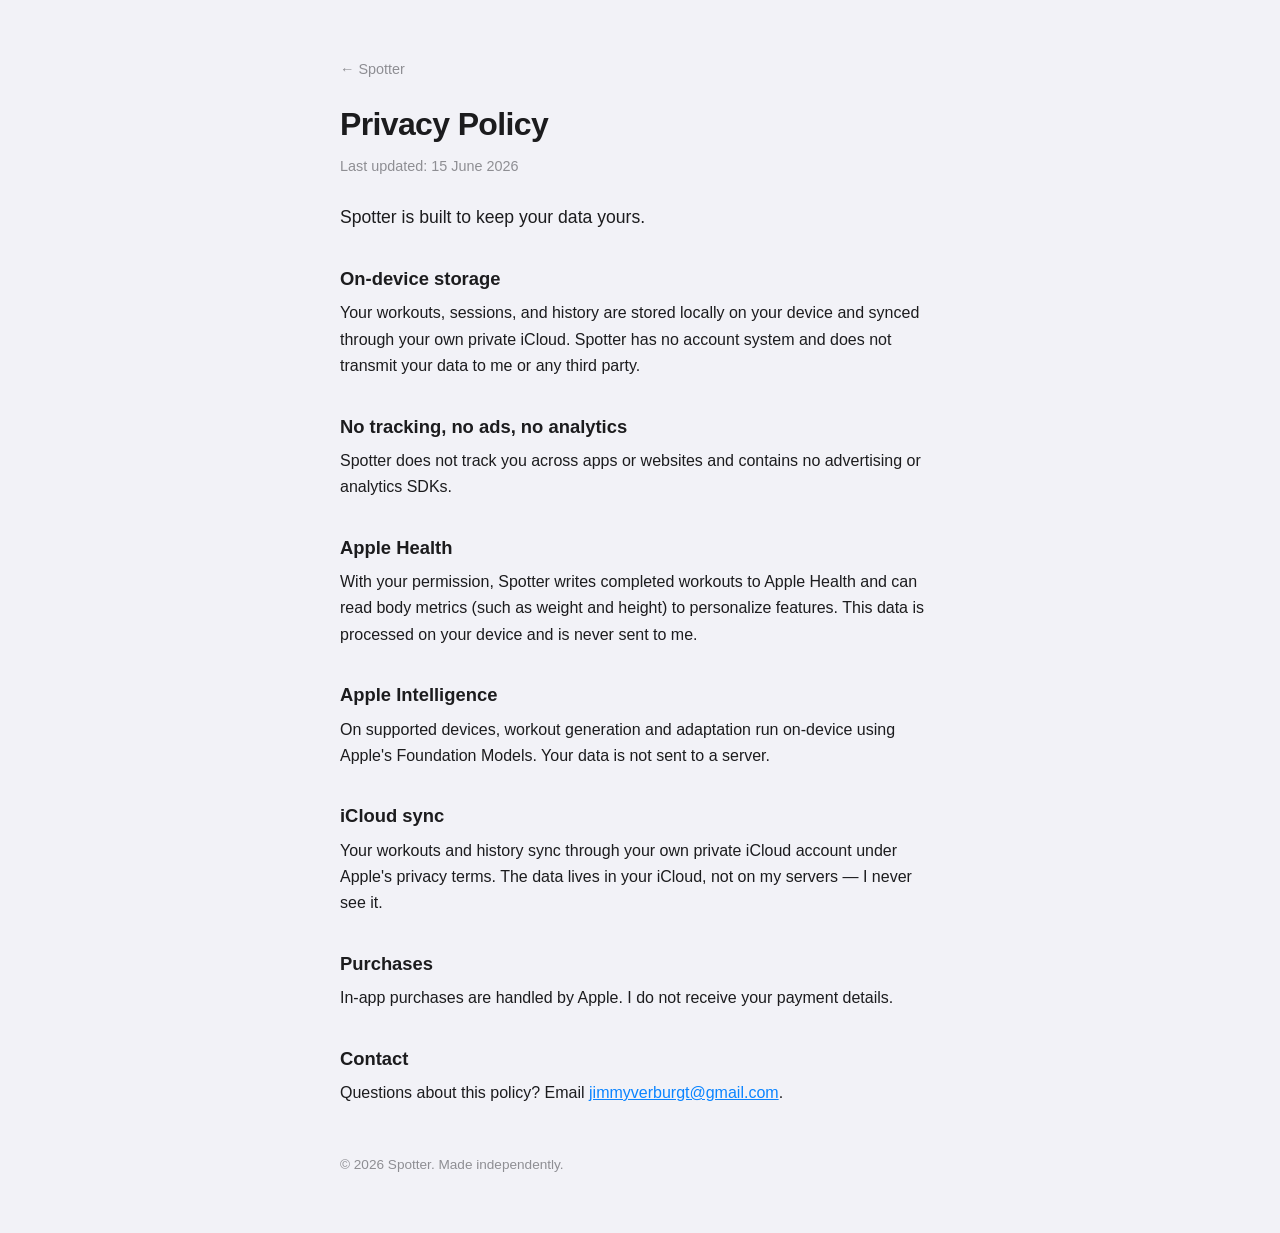
==== privacy.html @ aca98bd8 "Spotter support & privacy pages" ====
<!DOCTYPE html>
<html lang="en">
<head>
    <meta charset="utf-8">
    <meta name="viewport" content="width=device-width, initial-scale=1">
    <title>Spotter — Privacy Policy</title>
    <style>
        :root { color-scheme: light dark; }
        * { box-sizing: border-box; }
        body {
            font-family: -apple-system, BlinkMacSystemFont, "Segoe UI", Roboto, Helvetica, Arial, sans-serif;
            line-height: 1.65;
            margin: 0;
            color: #1c1c1e;
            background: #f2f2f7;
        }
        @media (prefers-color-scheme: dark) {
            body { color: #f2f2f7; background: #000; }
        }
        .wrap { max-width: 640px; margin: 0 auto; padding: 56px 20px; }
        a.back { color: #8e8e93; text-decoration: none; font-size: 0.9rem; }
        a { color: #0a84ff; }
        h1 { font-size: 2rem; font-weight: 700; letter-spacing: -0.02em; margin: 16px 0 4px; }
        .updated { color: #8e8e93; font-size: 0.9rem; margin: 0 0 24px; }
        h2 { font-size: 1.15rem; margin: 32px 0 6px; }
        p { margin: 0 0 16px; }
        .lead { font-size: 1.1rem; }
        footer { margin-top: 48px; color: #8e8e93; font-size: 0.85rem; }
    </style>
</head>
<body>
    <div class="wrap">
        <a class="back" href="index.html">← Spotter</a>
        <h1>Privacy Policy</h1>
        <p class="updated">Last updated: 15 June 2026</p>

        <p class="lead">Spotter is built to keep your data yours.</p>

        <h2>On-device storage</h2>
        <p>Your workouts, sessions, and history are stored locally on your device and
        synced through your own private iCloud. Spotter has no account system and does
        not transmit your data to me or any third party.</p>

        <h2>No tracking, no ads, no analytics</h2>
        <p>Spotter does not track you across apps or websites and contains no
        advertising or analytics SDKs.</p>

        <h2>Apple Health</h2>
        <p>With your permission, Spotter writes completed workouts to Apple Health and
        can read body metrics (such as weight and height) to personalize features. This
        data is processed on your device and is never sent to me.</p>

        <h2>Apple Intelligence</h2>
        <p>On supported devices, workout generation and adaptation run on-device using
        Apple's Foundation Models. Your data is not sent to a server.</p>

        <h2>iCloud sync</h2>
        <p>Your workouts and history sync through your own private iCloud account under
        Apple's privacy terms. The data lives in your iCloud, not on my servers — I
        never see it.</p>

        <h2>Purchases</h2>
        <p>In-app purchases are handled by Apple. I do not receive your payment
        details.</p>

        <h2>Contact</h2>
        <p>Questions about this policy? Email
        <a href="mailto:jimmyverburgt@gmail.com?subject=Spotter%20Privacy">jimmyverburgt@gmail.com</a>.</p>

        <footer>© 2026 Spotter. Made independently.</footer>
    </div>
</body>
</html>
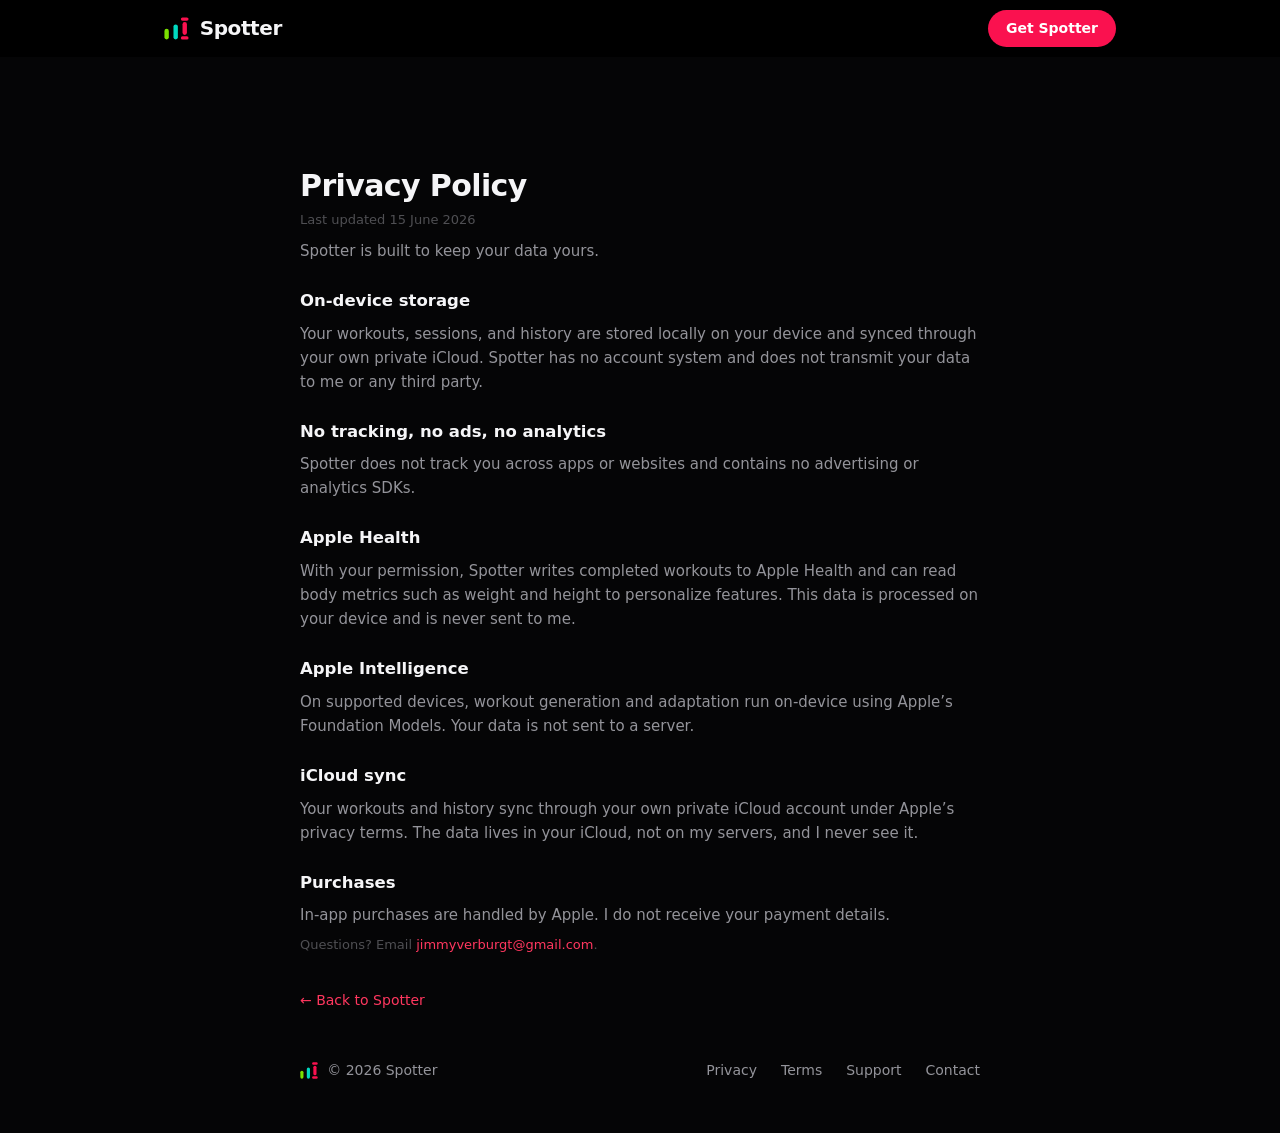
==== commit 10e10211: "Redesign site: Apple product-page style in the app's design language Rebuild the marketing site arou" ====
--- a/privacy.html
+++ b/privacy.html
@@ -1,73 +1,64 @@
-<!DOCTYPE html>
+<!doctype html>
 <html lang="en">
 <head>
-    <meta charset="utf-8">
-    <meta name="viewport" content="width=device-width, initial-scale=1">
-    <title>Spotter — Privacy Policy</title>
-    <style>
-        :root { color-scheme: light dark; }
-        * { box-sizing: border-box; }
-        body {
-            font-family: -apple-system, BlinkMacSystemFont, "Segoe UI", Roboto, Helvetica, Arial, sans-serif;
-            line-height: 1.65;
-            margin: 0;
-            color: #1c1c1e;
-            background: #f2f2f7;
-        }
-        @media (prefers-color-scheme: dark) {
-            body { color: #f2f2f7; background: #000; }
-        }
-        .wrap { max-width: 640px; margin: 0 auto; padding: 56px 20px; }
-        a.back { color: #8e8e93; text-decoration: none; font-size: 0.9rem; }
-        a { color: #0a84ff; }
-        h1 { font-size: 2rem; font-weight: 700; letter-spacing: -0.02em; margin: 16px 0 4px; }
-        .updated { color: #8e8e93; font-size: 0.9rem; margin: 0 0 24px; }
-        h2 { font-size: 1.15rem; margin: 32px 0 6px; }
-        p { margin: 0 0 16px; }
-        .lead { font-size: 1.1rem; }
-        footer { margin-top: 48px; color: #8e8e93; font-size: 0.85rem; }
-    </style>
+<meta charset="utf-8">
+<meta name="viewport" content="width=device-width, initial-scale=1">
+<title>Privacy Policy — Spotter</title>
+<meta name="description" content="How Spotter keeps your training data private: on-device storage, your own iCloud, no tracking, no ads.">
+<link rel="canonical" href="https://spotter-site.pages.dev/privacy.html">
+<meta name="robots" content="index, follow, max-image-preview:large">
+<meta name="theme-color" content="#000000">
+<meta name="apple-mobile-web-app-title" content="Spotter">
+<meta property="og:type" content="website">
+<meta property="og:site_name" content="Spotter">
+<meta property="og:locale" content="en_US">
+<meta property="og:title" content="Privacy Policy — Spotter">
+<meta property="og:description" content="How Spotter keeps your training data private: on-device storage, your own iCloud, no tracking, no ads.">
+<meta property="og:url" content="https://spotter-site.pages.dev/privacy.html">
+<meta property="og:image" content="https://spotter-site.pages.dev/og-image.png">
+<meta property="og:image:width" content="1200">
+<meta property="og:image:height" content="630">
+<meta property="og:image:alt" content="Spotter, a private strength tracker for iPhone and Apple Watch">
+<meta name="twitter:card" content="summary_large_image">
+<meta name="twitter:title" content="Privacy Policy — Spotter">
+<meta name="twitter:description" content="How Spotter keeps your training data private: on-device storage, your own iCloud, no tracking, no ads.">
+<meta name="twitter:image" content="https://spotter-site.pages.dev/og-image.png">
+<link rel="icon" href="logo.svg" type="image/svg+xml">
+<link rel="icon" href="favicon-48.png" sizes="48x48" type="image/png">
+<link rel="apple-touch-icon" href="apple-touch-icon.png">
+<link rel="stylesheet" href="styles.css">
 </head>
 <body>
-    <div class="wrap">
-        <a class="back" href="index.html">← Spotter</a>
-        <h1>Privacy Policy</h1>
-        <p class="updated">Last updated: 15 June 2026</p>
-
-        <p class="lead">Spotter is built to keep your data yours.</p>
-
-        <h2>On-device storage</h2>
-        <p>Your workouts, sessions, and history are stored locally on your device and
-        synced through your own private iCloud. Spotter has no account system and does
-        not transmit your data to me or any third party.</p>
-
-        <h2>No tracking, no ads, no analytics</h2>
-        <p>Spotter does not track you across apps or websites and contains no
-        advertising or analytics SDKs.</p>
-
-        <h2>Apple Health</h2>
-        <p>With your permission, Spotter writes completed workouts to Apple Health and
-        can read body metrics (such as weight and height) to personalize features. This
-        data is processed on your device and is never sent to me.</p>
-
-        <h2>Apple Intelligence</h2>
-        <p>On supported devices, workout generation and adaptation run on-device using
-        Apple's Foundation Models. Your data is not sent to a server.</p>
-
-        <h2>iCloud sync</h2>
-        <p>Your workouts and history sync through your own private iCloud account under
-        Apple's privacy terms. The data lives in your iCloud, not on my servers — I
-        never see it.</p>
-
-        <h2>Purchases</h2>
-        <p>In-app purchases are handled by Apple. I do not receive your payment
-        details.</p>
-
-        <h2>Contact</h2>
-        <p>Questions about this policy? Email
-        <a href="mailto:jimmyverburgt@gmail.com?subject=Spotter%20Privacy">jimmyverburgt@gmail.com</a>.</p>
-
-        <footer>© 2026 Spotter. Made independently.</footer>
-    </div>
-</body>
-</html>
+<nav><div class="bar"><a class="brand" href="/"><img class="mark" src="logo.svg" alt="" width="26" height="24"><span>Spotter</span></a><a class="navbtn" href="https://apps.apple.com/app/id6780562415" target="_blank" rel="noopener">Get Spotter</a></div></nav>
+<main><section class="legal page"><div class="legal-inner">
+<h1>Privacy Policy</h1>
+<p class="date">Last updated 15 June 2026</p>
+<p>Spotter is built to keep your data yours.</p>
+<h3>On-device storage</h3>
+<p>Your workouts, sessions, and history are stored locally on your device and synced through your own private iCloud. Spotter has no account system and does not transmit your data to me or any third party.</p>
+<h3>No tracking, no ads, no analytics</h3>
+<p>Spotter does not track you across apps or websites and contains no advertising or analytics SDKs.</p>
+<h3>Apple Health</h3>
+<p>With your permission, Spotter writes completed workouts to Apple Health and can read body metrics such as weight and height to personalize features. This data is processed on your device and is never sent to me.</p>
+<h3>Apple Intelligence</h3>
+<p>On supported devices, workout generation and adaptation run on-device using Apple&rsquo;s Foundation Models. Your data is not sent to a server.</p>
+<h3>iCloud sync</h3>
+<p>Your workouts and history sync through your own private iCloud account under Apple&rsquo;s privacy terms. The data lives in your iCloud, not on my servers, and I never see it.</p>
+<h3>Purchases</h3>
+<p>In-app purchases are handled by Apple. I do not receive your payment details.</p>
+<p class="date">Questions? Email <a href="mailto:jimmyverburgt@gmail.com">jimmyverburgt@gmail.com</a>.</p>
+<a class="back" href="/">&larr; Back to Spotter</a>
+</div></section></main>
+<footer><div class="fin"><div class="fcopy"><img class="mark" src="logo.svg" alt="" width="18" height="17"><span>&copy; 2026 Spotter</span></div><div class="flinks"><a href="/privacy.html">Privacy</a><a href="/terms.html">Terms</a><a href="/support.html">Support</a><a href="mailto:jimmyverburgt@gmail.com">Contact</a></div></div></footer>
+<script>
+(function(){
+  var io=new IntersectionObserver(function(es){
+    es.forEach(function(e){if(e.isIntersecting){e.target.classList.add('in');io.unobserve(e.target);}});
+  },{threshold:.12});
+  document.querySelectorAll('.reveal').forEach(function(el){io.observe(el);});
+  var nav=document.querySelector('nav');
+  var onScroll=function(){nav.classList.toggle('scrolled',window.scrollY>16);};
+  onScroll();window.addEventListener('scroll',onScroll,{passive:true});
+})();
+</script>
+</body></html>
--- a/styles.css
+++ b/styles.css
@@ -0,0 +1,172 @@
+:root{
+  --bg:#000; --card:#1c1c1e; --card2:#2c2c2e;
+  --ink:#f5f5f7; --sec:rgba(235,235,245,.62); --ter:rgba(235,235,245,.32);
+  --red:#fa114f; --red2:#ff375f; --teal:#30d5c8; --glow:rgba(250,17,79,.20);
+  --line:rgba(255,255,255,.09);
+  --font:ui-rounded,"SF Pro Rounded","SF Pro Display",-apple-system,system-ui,"Segoe UI",sans-serif;
+  --pad:clamp(88px,13vw,168px);
+}
+*{margin:0;padding:0;box-sizing:border-box}
+html{scroll-behavior:smooth;-webkit-text-size-adjust:100%}
+body{background:var(--bg);color:var(--ink);font-family:var(--font);line-height:1.5;
+  -webkit-font-smoothing:antialiased;overflow-x:hidden;text-rendering:optimizeLegibility}
+a{color:inherit;text-decoration:none}
+em{color:var(--red2);font-style:normal}
+.num{font-variant-numeric:tabular-nums}
+.wrap{max-width:1000px;margin:0 auto;padding:0 24px}
+section{text-align:center}
+
+.eyebrow{font-size:clamp(15px,1.8vw,18px);font-weight:700;color:var(--red2);letter-spacing:-.01em}
+h1{font-size:clamp(52px,11vw,112px);font-weight:700;line-height:.94;letter-spacing:-.045em;text-wrap:balance}
+h2{font-size:clamp(34px,6vw,68px);font-weight:700;line-height:1.0;letter-spacing:-.035em;text-wrap:balance}
+.lead{margin:20px auto 0;font-size:clamp(18px,2.4vw,23px);font-weight:500;color:var(--sec);
+  max-width:26ch;line-height:1.45}
+
+.pill{display:inline-flex;align-items:center;justify-content:center;gap:9px;font-weight:600;
+  font-size:clamp(16px,2vw,18px);padding:15px 30px;border-radius:980px;background:var(--red);color:#fff;
+  transition:transform .12s ease,background .15s ease}
+.pill:hover{background:var(--red2)} .pill:active{transform:scale(.97)}
+.pill-note{margin-top:18px;font-size:14px;color:var(--ter);font-weight:500}
+
+.device{position:relative;width:var(--pw,300px);margin:0 auto}
+.rim{padding:9px;border-radius:46px;background:linear-gradient(155deg,#48484e,#111114 62%);
+  box-shadow:inset 0 0 0 1px rgba(255,255,255,.08),0 50px 100px -34px rgba(0,0,0,.9),0 10px 30px rgba(0,0,0,.55)}
+.scr{position:relative;border-radius:37px;overflow:hidden;background:#000;display:block}
+.scr img{display:block;width:100%;height:auto}
+.island{position:absolute;top:11px;left:50%;transform:translateX(-50%);width:80px;height:22px;
+  background:#000;border-radius:20px;z-index:2}
+.watch{position:relative;width:214px;margin:0 auto;padding:12px;border-radius:62px;
+  background:linear-gradient(155deg,#3c3c42,#0f0f11 62%);
+  box-shadow:inset 0 0 0 1px rgba(255,255,255,.08),0 44px 90px -30px rgba(0,0,0,.9)}
+.wscr{border-radius:52px;overflow:hidden;background:#000} .wscr img{display:block;width:100%;height:auto}
+.crown{position:absolute;right:-4px;top:80px;width:6px;height:46px;border-radius:4px;background:#48484e}
+.wbtn{position:absolute;right:-3px;top:138px;width:5px;height:62px;border-radius:4px;background:#3a3a40}
+
+nav{position:sticky;top:0;z-index:50;backdrop-filter:blur(20px) saturate(160%);
+  background:rgba(0,0,0,.55);border-bottom:1px solid transparent;
+  transition:background .3s ease,border-color .3s ease}
+nav.scrolled{background:rgba(0,0,0,.82);border-bottom-color:var(--line)}
+nav .bar{max-width:1000px;margin:0 auto;padding:0 24px;height:56px;
+  display:flex;align-items:center;justify-content:space-between}
+.brand{display:flex;align-items:center;gap:11px;font-weight:800;font-size:20px;letter-spacing:-.02em;color:var(--ink)}
+.brand .mark{height:23px;width:auto;display:block}
+.navbtn{font-size:14px;font-weight:600;padding:8px 18px;border-radius:980px;background:var(--red);color:#fff}
+.navbtn:hover{background:var(--red2)}
+
+.hero{position:relative;padding:clamp(64px,10vw,120px) 24px 0;overflow:hidden;text-align:center}
+.hero::before{content:"";position:absolute;left:50%;top:34%;width:120vw;height:80vh;transform:translateX(-50%);
+  background:radial-gradient(50% 42% at 50% 50%,var(--glow),transparent 70%);pointer-events:none}
+.hero-inner{position:relative;max-width:1000px;margin:0 auto}
+.hero h1{margin-top:20px}
+.hero .pill{margin-top:34px}
+.hero-shot{--pw:min(320px,78vw);margin:clamp(48px,7vw,84px) auto 0}
+
+.feat{padding:var(--pad) 24px}
+.feat h2{margin-top:14px}
+.feat .shot{--pw:min(320px,80vw);margin:clamp(44px,6vw,72px) auto 0}
+
+.tiles{max-width:1000px;margin:0 auto;padding:0 24px calc(var(--pad) / 2);
+  display:grid;grid-template-columns:1fr 1fr;gap:22px}
+.tile{background:var(--card);border-radius:34px;padding:46px 38px;
+  min-height:600px;display:flex;flex-direction:column;text-align:center}
+.tile h3{font-size:clamp(24px,3vw,30px);font-weight:700;letter-spacing:-.02em;line-height:1.08}
+.tile p{margin-top:12px;font-size:16px;color:var(--sec);line-height:1.5;max-width:34ch;margin-left:auto;margin-right:auto}
+.tile .tshot{flex:1;margin-top:34px;display:flex;justify-content:center;align-items:center}
+.tile .device{--pw:214px}
+
+.tone{padding:var(--pad) 24px}
+.tone .shot{--pw:min(300px,76vw);margin:clamp(40px,6vw,64px) auto 0}
+
+.privacy{position:relative;padding:calc(var(--pad) * 1.05) 24px;overflow:hidden}
+.privacy::before{content:"";position:absolute;left:50%;bottom:-20%;width:120vw;height:70vh;
+  transform:translateX(-50%);background:radial-gradient(50% 50% at 50% 50%,var(--glow),transparent 70%);
+  pointer-events:none}
+.privacy-inner{position:relative;max-width:820px;margin:0 auto}
+.privacy h2{margin-top:14px}
+.privacy p{margin:22px auto 0;font-size:clamp(18px,2.3vw,22px);color:var(--sec);max-width:40ch;line-height:1.5}
+.facts{margin-top:32px;font-size:15px;font-weight:600;color:var(--ink)}
+.facts span{color:var(--ter);margin:0 11px;font-weight:400}
+
+.import{padding:var(--pad) 24px}
+.import p{margin:18px auto 0;font-size:clamp(17px,2.1vw,20px);color:var(--sec);max-width:44ch;line-height:1.5}
+.sources{margin-top:34px;display:flex;gap:14px;justify-content:center;flex-wrap:wrap}
+.src{font-size:17px;font-weight:600;padding:13px 26px;border-radius:980px;background:var(--card)}
+.src small{color:var(--red2);margin-left:9px;font-weight:800}
+
+.pricing{padding:var(--pad) 24px}
+.plans{display:grid;grid-template-columns:1fr 1fr;gap:22px;max-width:760px;margin:44px auto 0;text-align:left}
+.plan{background:var(--card);border-radius:30px;padding:34px}
+.plan.pro{background:linear-gradient(180deg,rgba(250,17,79,.10),var(--card));box-shadow:inset 0 0 0 1.5px rgba(250,17,79,.4)}
+.plan .tier{font-size:14px;font-weight:700;color:var(--sec)}
+.plan .amt{font-size:clamp(34px,4vw,42px);font-weight:800;letter-spacing:-.02em;margin:6px 0 2px}
+.plan .amt small{font-size:15px;font-weight:600;color:var(--sec)}
+.plan .desc{font-size:14.5px;color:var(--sec)}
+.plan ul{list-style:none;margin-top:22px;display:flex;flex-direction:column;gap:12px}
+.plan li{font-size:15.5px;display:flex;gap:11px;align-items:center}
+.plan li i{flex:none;width:20px;height:20px;border-radius:50%;background:var(--red);position:relative}
+.plan.pro li i{background:var(--red2)}
+.plan li i::after{content:"";position:absolute;left:6.5px;top:4px;width:4px;height:8px;
+  border:solid #fff;border-width:0 2px 2px 0;transform:rotate(43deg)}
+.plan .alt{margin-top:18px;font-size:13px;color:var(--ter)}
+.pricing .pill{margin-top:40px}
+
+.dev{padding:calc(var(--pad) * .9) 24px}
+.dev-inner{max-width:640px;margin:0 auto}
+.dev p{font-size:clamp(19px,2.4vw,24px);font-weight:500;color:var(--sec);line-height:1.5;text-wrap:balance}
+.dev .sig{margin-top:22px;font-weight:700;color:var(--ink)}
+
+.final{padding:calc(var(--pad) * 1.05) 24px}
+.final p{margin:16px auto 0;font-size:17px;color:var(--sec)}
+.final .pill{margin-top:30px}
+
+.legal{text-align:left;padding:64px 24px 0;background:#050506}
+.legal-inner{max-width:680px;margin:0 auto}
+.legal h1{font-size:30px;font-weight:800;letter-spacing:-.02em;line-height:1.1}
+.legal h2{font-size:26px;font-weight:800;letter-spacing:-.02em;line-height:1.1}
+.legal h3{font-size:16.5px;font-weight:700;margin:26px 0 6px;color:var(--ink)}
+.legal p{font-size:15px;color:var(--sec);margin-top:8px;line-height:1.6}
+.legal .date{font-size:13px;color:var(--ter);margin-top:8px}
+.legal a{color:var(--red2)}
+.legal.page{padding-top:112px;padding-bottom:8px;min-height:66vh}
+.legal .back{display:inline-block;margin-top:34px;font-size:14px;color:var(--red2)}
+
+footer{background:#050506;padding:40px 24px 52px}
+footer .fin{max-width:680px;margin:0 auto;display:flex;flex-wrap:wrap;gap:16px;
+  justify-content:space-between;align-items:center;font-size:14px;color:var(--sec)}
+footer .flinks{display:flex;gap:24px} footer a:hover{color:var(--red2)}
+footer .fcopy{display:flex;align-items:center;gap:9px}
+footer .mark{height:17px;width:auto;display:block}
+
+.reveal{opacity:0;transform:translateY(30px) scale(.985);
+  transition:opacity .9s cubic-bezier(.16,1,.3,1),transform .9s cubic-bezier(.16,1,.3,1)}
+.reveal.in{opacity:1;transform:none}
+.tiles .tile:nth-child(2){transition-delay:.12s}
+
+@media(prefers-reduced-motion:no-preference){
+  .hero-inner>*{opacity:0;animation:heroIn .95s cubic-bezier(.16,1,.3,1) both}
+  .hero-inner>*:nth-child(1){animation-delay:.05s}
+  .hero-inner>*:nth-child(2){animation-delay:.13s}
+  .hero-inner>*:nth-child(3){animation-delay:.22s}
+  .hero-inner>*:nth-child(4){animation-delay:.31s}
+  .hero-inner>*:nth-child(5){animation-delay:.39s}
+  .hero-inner>*:nth-child(6){animation-delay:.5s}
+  @keyframes heroIn{from{opacity:0;transform:translateY(28px)}to{opacity:1;transform:none}}
+
+  @supports (animation-timeline:view()){
+    .hero-shot .device,.feat .shot .device,.tone .shot .device,.tile .tshot>*{
+      animation:floatY linear both;animation-timeline:view();animation-range:entry 0% exit 100%}
+    @keyframes floatY{from{transform:translateY(34px)}to{transform:translateY(-30px)}}
+  }
+}
+
+@media(max-width:760px){
+  .tiles{grid-template-columns:1fr}
+  .tile{min-height:0} .tile .device{--pw:250px}
+  .plans{grid-template-columns:1fr}
+}
+@media(prefers-reduced-motion:reduce){
+  html{scroll-behavior:auto}
+  .reveal{opacity:1;transform:none;transition:none}
+  .hero-inner>*{opacity:1;animation:none}
+  .pill:active{transform:none}
+}
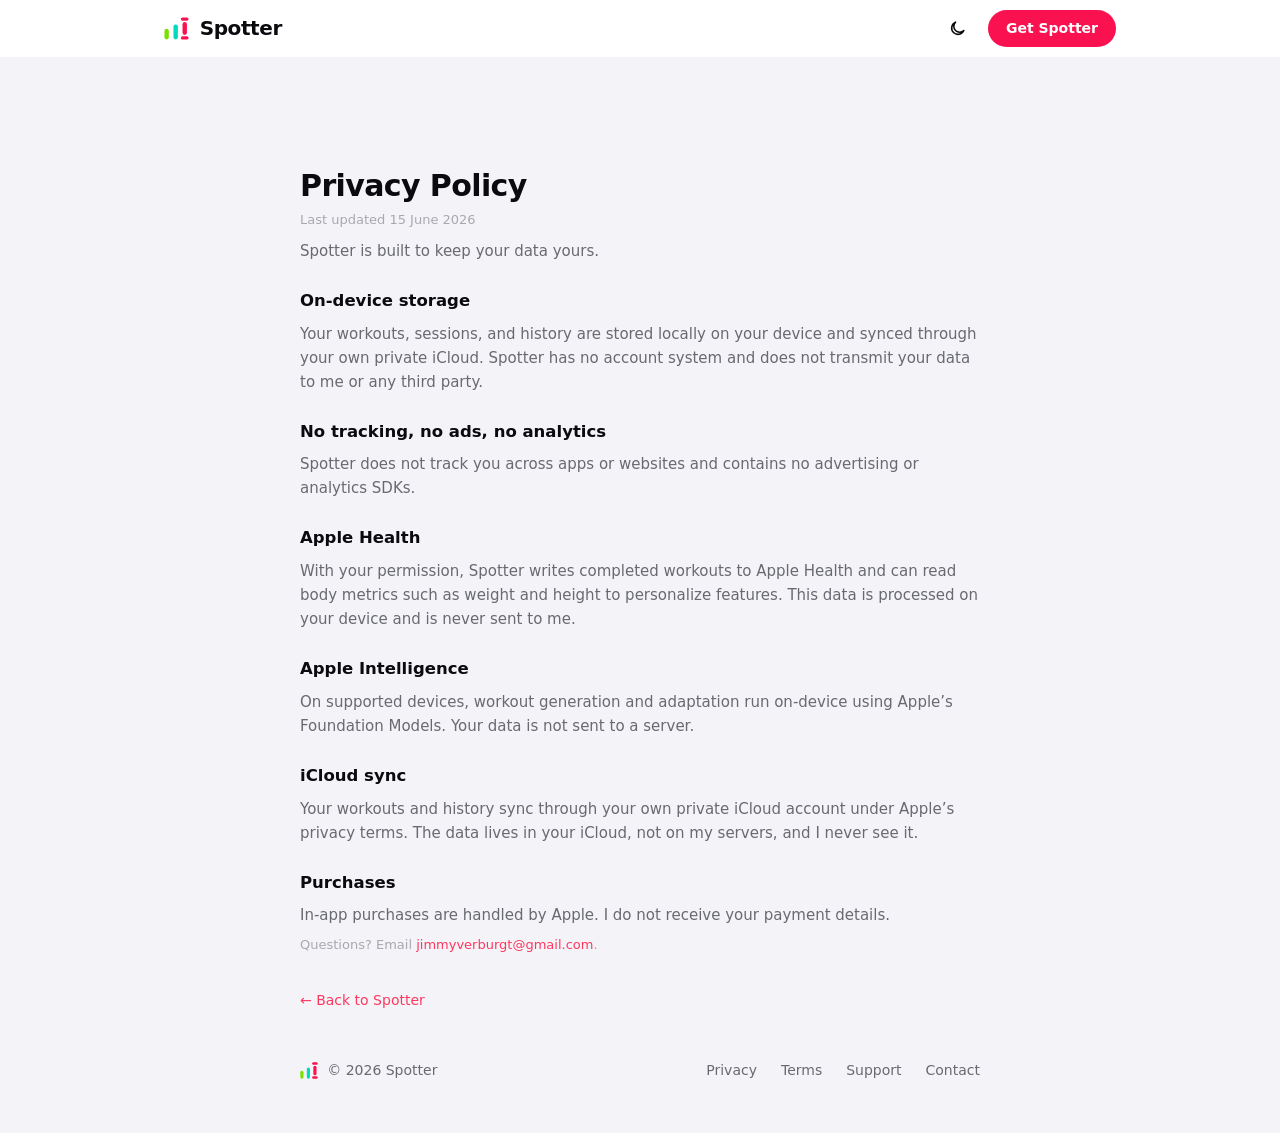
==== commit b544aa12: "Add full light/dark theming with theme-swapping screenshots - Token-based light/dark palette: auto v" ====
--- a/privacy.html
+++ b/privacy.html
@@ -3,33 +3,35 @@
 <head>
 <meta charset="utf-8">
 <meta name="viewport" content="width=device-width, initial-scale=1">
+<script>try{var t=localStorage.getItem('theme');if(t)document.documentElement.setAttribute('data-theme',t);}catch(e){}</script>
 <title>Privacy Policy — Spotter</title>
 <meta name="description" content="How Spotter keeps your training data private: on-device storage, your own iCloud, no tracking, no ads.">
-<link rel="canonical" href="https://spotter-site.pages.dev/privacy.html">
+<link rel="canonical" href="https://spotter.jimmyverburgt.com/privacy.html">
 <meta name="robots" content="index, follow, max-image-preview:large">
-<meta name="theme-color" content="#000000">
+<meta name="theme-color" content="#000000" media="(prefers-color-scheme: dark)">
+<meta name="theme-color" content="#ffffff" media="(prefers-color-scheme: light)">
 <meta name="apple-mobile-web-app-title" content="Spotter">
 <meta property="og:type" content="website">
 <meta property="og:site_name" content="Spotter">
 <meta property="og:locale" content="en_US">
 <meta property="og:title" content="Privacy Policy — Spotter">
 <meta property="og:description" content="How Spotter keeps your training data private: on-device storage, your own iCloud, no tracking, no ads.">
-<meta property="og:url" content="https://spotter-site.pages.dev/privacy.html">
-<meta property="og:image" content="https://spotter-site.pages.dev/og-image.png">
+<meta property="og:url" content="https://spotter.jimmyverburgt.com/privacy.html">
+<meta property="og:image" content="https://spotter.jimmyverburgt.com/og-image.png">
 <meta property="og:image:width" content="1200">
 <meta property="og:image:height" content="630">
 <meta property="og:image:alt" content="Spotter, a private strength tracker for iPhone and Apple Watch">
 <meta name="twitter:card" content="summary_large_image">
 <meta name="twitter:title" content="Privacy Policy — Spotter">
 <meta name="twitter:description" content="How Spotter keeps your training data private: on-device storage, your own iCloud, no tracking, no ads.">
-<meta name="twitter:image" content="https://spotter-site.pages.dev/og-image.png">
+<meta name="twitter:image" content="https://spotter.jimmyverburgt.com/og-image.png">
 <link rel="icon" href="logo.svg" type="image/svg+xml">
 <link rel="icon" href="favicon-48.png" sizes="48x48" type="image/png">
 <link rel="apple-touch-icon" href="apple-touch-icon.png">
 <link rel="stylesheet" href="styles.css">
 </head>
 <body>
-<nav><div class="bar"><a class="brand" href="/"><img class="mark" src="logo.svg" alt="" width="26" height="24"><span>Spotter</span></a><a class="navbtn" href="https://apps.apple.com/app/id6780562415" target="_blank" rel="noopener">Get Spotter</a></div></nav>
+<nav><div class="bar"><a class="brand" href="index.html"><img class="mark" src="logo.svg" alt="" width="26" height="24"><span>Spotter</span></a><div class="navactions"><button class="themetoggle" type="button" aria-label="Switch between light and dark"><svg class="i-sun" viewBox="0 0 24 24" aria-hidden="true"><circle cx="12" cy="12" r="4.2"/><path d="M12 2.5v2.5M12 19v2.5M4.2 4.2l1.8 1.8M18 18l1.8 1.8M2.5 12H5M19 12h2.5M4.2 19.8l1.8-1.8M18 6l1.8-1.8"/></svg><svg class="i-moon" viewBox="0 0 24 24" aria-hidden="true"><path d="M20 14.5A8 8 0 1 1 9.5 4a6.5 6.5 0 0 0 10.5 10.5z"/></svg></button><a class="navbtn" href="https://apps.apple.com/app/id6780562415" target="_blank" rel="noopener">Get Spotter</a></div></div></nav>
 <main><section class="legal page"><div class="legal-inner">
 <h1>Privacy Policy</h1>
 <p class="date">Last updated 15 June 2026</p>
@@ -47,9 +49,9 @@
 <h3>Purchases</h3>
 <p>In-app purchases are handled by Apple. I do not receive your payment details.</p>
 <p class="date">Questions? Email <a href="mailto:jimmyverburgt@gmail.com">jimmyverburgt@gmail.com</a>.</p>
-<a class="back" href="/">&larr; Back to Spotter</a>
+<a class="back" href="index.html">&larr; Back to Spotter</a>
 </div></section></main>
-<footer><div class="fin"><div class="fcopy"><img class="mark" src="logo.svg" alt="" width="18" height="17"><span>&copy; 2026 Spotter</span></div><div class="flinks"><a href="/privacy.html">Privacy</a><a href="/terms.html">Terms</a><a href="/support.html">Support</a><a href="mailto:jimmyverburgt@gmail.com">Contact</a></div></div></footer>
+<footer><div class="fin"><div class="fcopy"><img class="mark" src="logo.svg" alt="" width="18" height="17"><span>&copy; 2026 Spotter</span></div><div class="flinks"><a href="privacy.html">Privacy</a><a href="terms.html">Terms</a><a href="support.html">Support</a><a href="mailto:jimmyverburgt@gmail.com">Contact</a></div></div></footer>
 <script>
 (function(){
   var io=new IntersectionObserver(function(es){
@@ -59,6 +61,15 @@
   var nav=document.querySelector('nav');
   var onScroll=function(){nav.classList.toggle('scrolled',window.scrollY>16);};
   onScroll();window.addEventListener('scroll',onScroll,{passive:true});
+  var root=document.documentElement, mq=window.matchMedia('(prefers-color-scheme: light)');
+  var btn=document.querySelector('.themetoggle');
+  if(btn) btn.addEventListener('click',function(){
+    var isLight = root.getAttribute('data-theme')==='light' ||
+      (!root.getAttribute('data-theme') && mq.matches);
+    var next = isLight ? 'dark' : 'light';
+    root.setAttribute('data-theme', next);
+    try{ localStorage.setItem('theme', next); }catch(e){}
+  });
 })();
 </script>
 </body></html>
--- a/styles.css
+++ b/styles.css
@@ -1,15 +1,20 @@
 :root{
   --bg:#000; --card:#1c1c1e; --card2:#2c2c2e;
   --ink:#f5f5f7; --sec:rgba(235,235,245,.62); --ter:rgba(235,235,245,.32);
-  --red:#fa114f; --red2:#ff375f; --teal:#30d5c8; --glow:rgba(250,17,79,.20);
   --line:rgba(255,255,255,.09);
+  --nav:rgba(0,0,0,.55); --nav2:rgba(0,0,0,.82); --legal:#050506; --glow:rgba(250,17,79,.20);
+  --red:#fa114f; --red2:#ff375f; --teal:#30d5c8;
   --font:ui-rounded,"SF Pro Rounded","SF Pro Display",-apple-system,system-ui,"Segoe UI",sans-serif;
   --pad:clamp(88px,13vw,168px);
 }
+@media (prefers-color-scheme: light){ :root:not([data-theme]){ --bg:#fff;--card:#f2f2f6;--card2:#e7e7ee;--ink:#0b0b0f;--sec:rgba(20,20,32,.62);--ter:rgba(20,20,32,.34);--line:rgba(0,0,0,.10);--nav:rgba(255,255,255,.72);--nav2:rgba(255,255,255,.9);--legal:#f4f4f8;--glow:rgba(250,17,79,.11); } }
+:root[data-theme="light"]{ --bg:#fff;--card:#f2f2f6;--card2:#e7e7ee;--ink:#0b0b0f;--sec:rgba(20,20,32,.62);--ter:rgba(20,20,32,.34);--line:rgba(0,0,0,.10);--nav:rgba(255,255,255,.72);--nav2:rgba(255,255,255,.9);--legal:#f4f4f8;--glow:rgba(250,17,79,.11); }
+
 *{margin:0;padding:0;box-sizing:border-box}
 html{scroll-behavior:smooth;-webkit-text-size-adjust:100%}
 body{background:var(--bg);color:var(--ink);font-family:var(--font);line-height:1.5;
-  -webkit-font-smoothing:antialiased;overflow-x:hidden;text-rendering:optimizeLegibility}
+  -webkit-font-smoothing:antialiased;overflow-x:hidden;text-rendering:optimizeLegibility;
+  transition:background .4s ease,color .4s ease}
 a{color:inherit;text-decoration:none}
 em{color:var(--red2);font-style:normal}
 .num{font-variant-numeric:tabular-nums}
@@ -30,26 +35,48 @@
 
 .device{position:relative;width:var(--pw,300px);margin:0 auto}
 .rim{padding:9px;border-radius:46px;background:linear-gradient(155deg,#48484e,#111114 62%);
-  box-shadow:inset 0 0 0 1px rgba(255,255,255,.08),0 50px 100px -34px rgba(0,0,0,.9),0 10px 30px rgba(0,0,0,.55)}
+  box-shadow:inset 0 0 0 1px rgba(255,255,255,.08),0 50px 100px -34px rgba(0,0,0,.55),0 10px 30px rgba(0,0,0,.35)}
 .scr{position:relative;border-radius:37px;overflow:hidden;background:#000;display:block}
 .scr img{display:block;width:100%;height:auto}
+.scr img.only-light{display:none}
 .island{position:absolute;top:11px;left:50%;transform:translateX(-50%);width:80px;height:22px;
   background:#000;border-radius:20px;z-index:2}
 .watch{position:relative;width:214px;margin:0 auto;padding:12px;border-radius:62px;
   background:linear-gradient(155deg,#3c3c42,#0f0f11 62%);
-  box-shadow:inset 0 0 0 1px rgba(255,255,255,.08),0 44px 90px -30px rgba(0,0,0,.9)}
+  box-shadow:inset 0 0 0 1px rgba(255,255,255,.08),0 44px 90px -30px rgba(0,0,0,.55)}
 .wscr{border-radius:52px;overflow:hidden;background:#000} .wscr img{display:block;width:100%;height:auto}
 .crown{position:absolute;right:-4px;top:80px;width:6px;height:46px;border-radius:4px;background:#48484e}
 .wbtn{position:absolute;right:-3px;top:138px;width:5px;height:62px;border-radius:4px;background:#3a3a40}
 
+/* theme-swapped screenshots */
+@media (prefers-color-scheme: light){
+  :root:not([data-theme]) .scr img.only-dark{display:none}
+  :root:not([data-theme]) .scr img.only-light{display:block}
+}
+:root[data-theme="light"] .scr img.only-dark{display:none}
+:root[data-theme="light"] .scr img.only-light{display:block}
+
 nav{position:sticky;top:0;z-index:50;backdrop-filter:blur(20px) saturate(160%);
-  background:rgba(0,0,0,.55);border-bottom:1px solid transparent;
+  background:var(--nav);border-bottom:1px solid transparent;
   transition:background .3s ease,border-color .3s ease}
-nav.scrolled{background:rgba(0,0,0,.82);border-bottom-color:var(--line)}
+nav.scrolled{background:var(--nav2);border-bottom-color:var(--line)}
 nav .bar{max-width:1000px;margin:0 auto;padding:0 24px;height:56px;
   display:flex;align-items:center;justify-content:space-between}
 .brand{display:flex;align-items:center;gap:11px;font-weight:800;font-size:20px;letter-spacing:-.02em;color:var(--ink)}
 .brand .mark{height:23px;width:auto;display:block}
+.navactions{display:flex;align-items:center;gap:12px}
+.themetoggle{width:36px;height:36px;border:none;background:transparent;color:var(--ink);cursor:pointer;
+  display:grid;place-items:center;border-radius:50%;transition:background .15s ease}
+.themetoggle:hover{background:color-mix(in srgb,var(--ink) 10%,transparent)}
+.themetoggle svg{width:19px;height:19px;fill:none;stroke:currentColor;stroke-width:2;
+  stroke-linecap:round;stroke-linejoin:round}
+.themetoggle .i-moon{display:none}
+@media (prefers-color-scheme: light){
+  :root:not([data-theme]) .themetoggle .i-sun{display:none}
+  :root:not([data-theme]) .themetoggle .i-moon{display:block}
+}
+:root[data-theme="light"] .themetoggle .i-sun{display:none}
+:root[data-theme="light"] .themetoggle .i-moon{display:block}
 .navbtn{font-size:14px;font-weight:600;padding:8px 18px;border-radius:980px;background:var(--red);color:#fff}
 .navbtn:hover{background:var(--red2)}
 
@@ -119,7 +146,7 @@
 .final p{margin:16px auto 0;font-size:17px;color:var(--sec)}
 .final .pill{margin-top:30px}
 
-.legal{text-align:left;padding:64px 24px 0;background:#050506}
+.legal{text-align:left;padding:64px 24px 0;background:var(--legal)}
 .legal-inner{max-width:680px;margin:0 auto}
 .legal h1{font-size:30px;font-weight:800;letter-spacing:-.02em;line-height:1.1}
 .legal h2{font-size:26px;font-weight:800;letter-spacing:-.02em;line-height:1.1}
@@ -130,7 +157,7 @@
 .legal.page{padding-top:112px;padding-bottom:8px;min-height:66vh}
 .legal .back{display:inline-block;margin-top:34px;font-size:14px;color:var(--red2)}
 
-footer{background:#050506;padding:40px 24px 52px}
+footer{background:var(--legal);padding:40px 24px 52px}
 footer .fin{max-width:680px;margin:0 auto;display:flex;flex-wrap:wrap;gap:16px;
   justify-content:space-between;align-items:center;font-size:14px;color:var(--sec)}
 footer .flinks{display:flex;gap:24px} footer a:hover{color:var(--red2)}
@@ -169,4 +196,5 @@
   .reveal{opacity:1;transform:none;transition:none}
   .hero-inner>*{opacity:1;animation:none}
   .pill:active{transform:none}
-}
+  body{transition:none}
+}
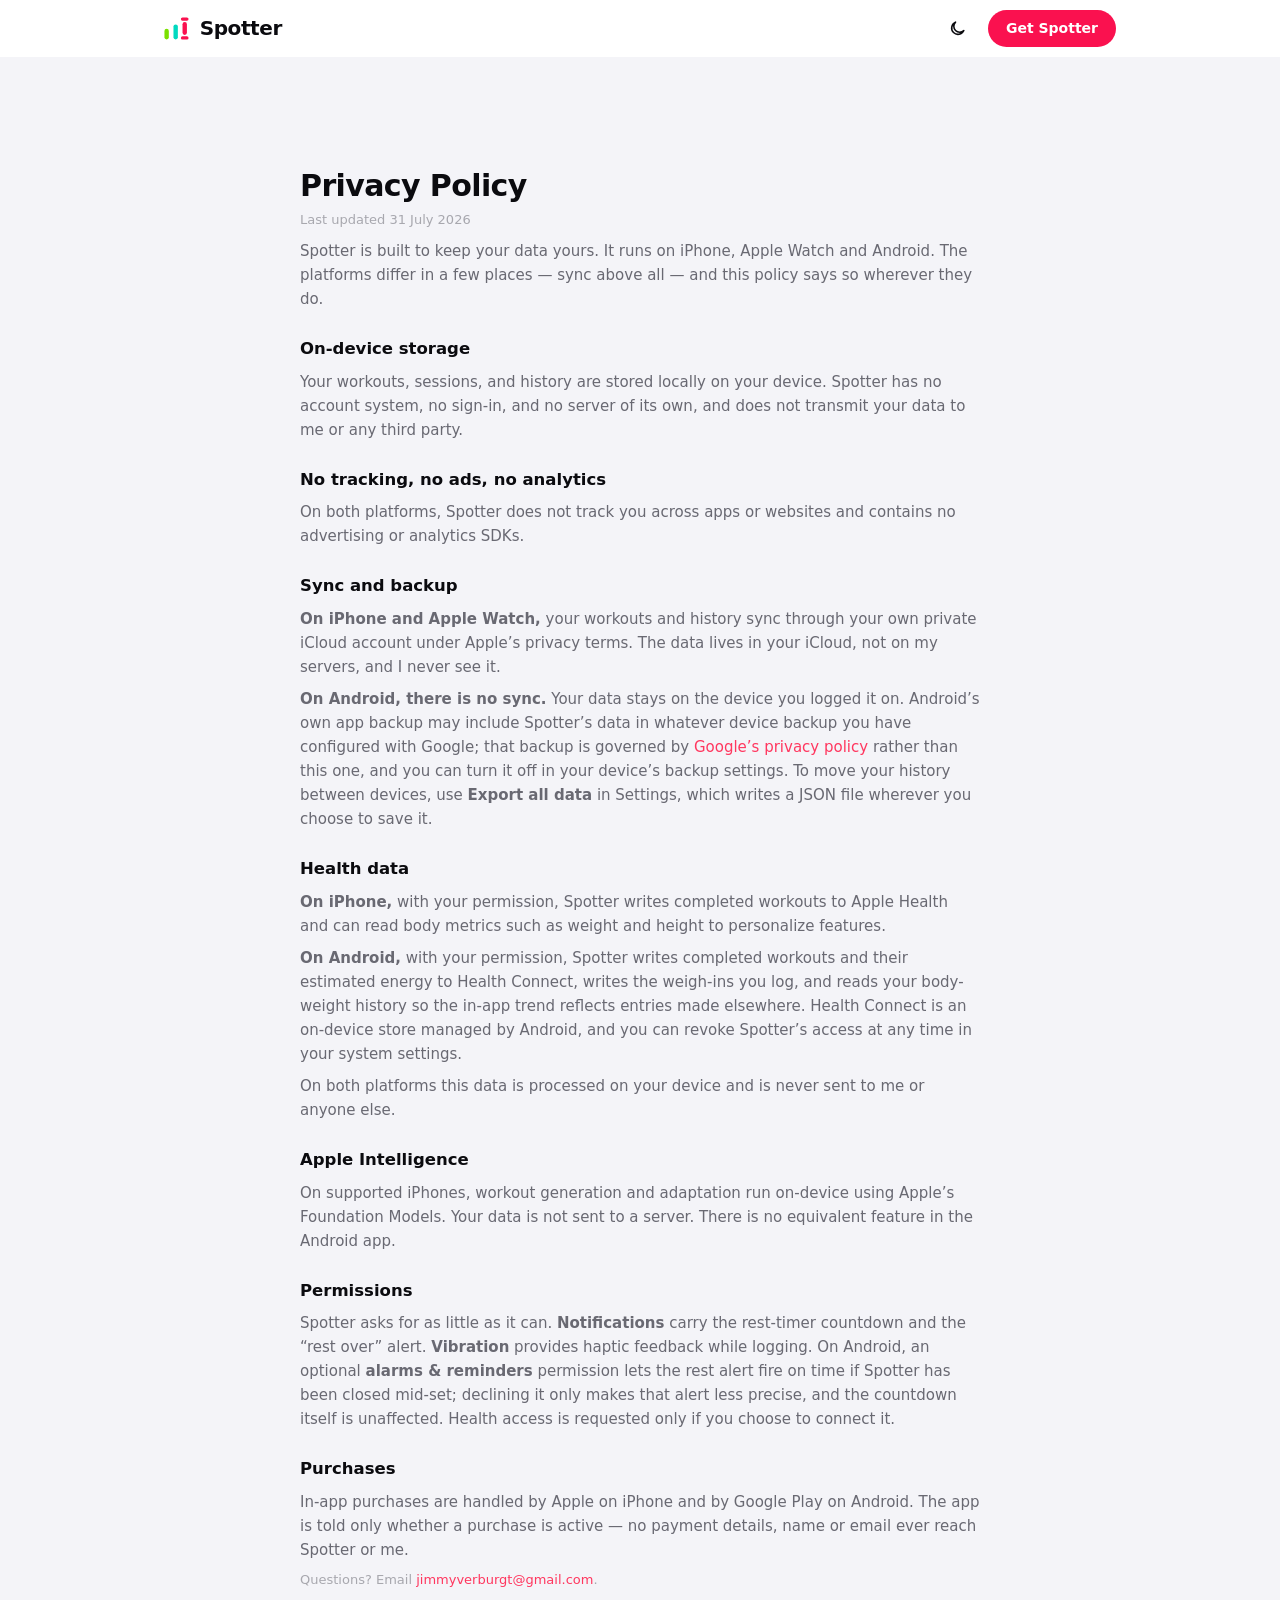
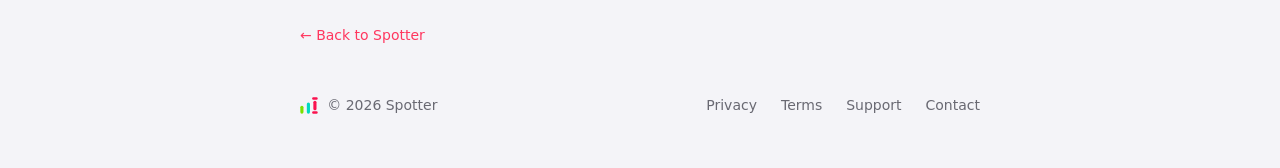
==== commit 3e3af2cc: "Shared workout links: payload in the URL fragment, claim /w" ====
--- a/privacy.html
+++ b/privacy.html
@@ -5,7 +5,7 @@
 <meta name="viewport" content="width=device-width, initial-scale=1">
 <script>try{var t=localStorage.getItem('theme');if(t)document.documentElement.setAttribute('data-theme',t);}catch(e){}</script>
 <title>Privacy Policy — Spotter</title>
-<meta name="description" content="How Spotter keeps your training data private: on-device storage, your own iCloud, no tracking, no ads.">
+<meta name="description" content="How Spotter keeps your training data private: on-device storage, no account, no tracking, no ads.">
 <link rel="canonical" href="https://spotter.jimmyverburgt.com/privacy.html">
 <meta name="robots" content="index, follow, max-image-preview:large">
 <meta name="theme-color" content="#000000" media="(prefers-color-scheme: dark)">
@@ -15,39 +15,44 @@
 <meta property="og:site_name" content="Spotter">
 <meta property="og:locale" content="en_US">
 <meta property="og:title" content="Privacy Policy — Spotter">
-<meta property="og:description" content="How Spotter keeps your training data private: on-device storage, your own iCloud, no tracking, no ads.">
+<meta property="og:description" content="How Spotter keeps your training data private: on-device storage, no account, no tracking, no ads.">
 <meta property="og:url" content="https://spotter.jimmyverburgt.com/privacy.html">
 <meta property="og:image" content="https://spotter.jimmyverburgt.com/og-image.png">
 <meta property="og:image:width" content="1200">
 <meta property="og:image:height" content="630">
-<meta property="og:image:alt" content="Spotter, a private strength tracker for iPhone and Apple Watch">
+<meta property="og:image:alt" content="Spotter, a private strength tracker for iPhone, Apple Watch and Android">
 <meta name="twitter:card" content="summary_large_image">
 <meta name="twitter:title" content="Privacy Policy — Spotter">
-<meta name="twitter:description" content="How Spotter keeps your training data private: on-device storage, your own iCloud, no tracking, no ads.">
+<meta name="twitter:description" content="How Spotter keeps your training data private: on-device storage, no account, no tracking, no ads.">
 <meta name="twitter:image" content="https://spotter.jimmyverburgt.com/og-image.png">
 <link rel="icon" href="logo.svg" type="image/svg+xml">
 <link rel="icon" href="favicon-48.png" sizes="48x48" type="image/png">
 <link rel="apple-touch-icon" href="apple-touch-icon.png">
-<link rel="stylesheet" href="styles.css">
+<link rel="stylesheet" href="styles.css?v=7cf2de61">
 </head>
 <body>
 <nav><div class="bar"><a class="brand" href="index.html"><img class="mark" src="logo.svg" alt="" width="26" height="24"><span>Spotter</span></a><div class="navactions"><button class="themetoggle" type="button" aria-label="Switch between light and dark"><svg class="i-sun" viewBox="0 0 24 24" aria-hidden="true"><circle cx="12" cy="12" r="4.2"/><path d="M12 2.5v2.5M12 19v2.5M4.2 4.2l1.8 1.8M18 18l1.8 1.8M2.5 12H5M19 12h2.5M4.2 19.8l1.8-1.8M18 6l1.8-1.8"/></svg><svg class="i-moon" viewBox="0 0 24 24" aria-hidden="true"><path d="M20 14.5A8 8 0 1 1 9.5 4a6.5 6.5 0 0 0 10.5 10.5z"/></svg></button><a class="navbtn" href="https://apps.apple.com/app/id6780562415" target="_blank" rel="noopener">Get Spotter</a></div></div></nav>
 <main><section class="legal page"><div class="legal-inner">
 <h1>Privacy Policy</h1>
-<p class="date">Last updated 15 June 2026</p>
-<p>Spotter is built to keep your data yours.</p>
+<p class="date">Last updated 31 July 2026</p>
+<p>Spotter is built to keep your data yours. It runs on iPhone, Apple Watch and Android. The platforms differ in a few places &mdash; sync above all &mdash; and this policy says so wherever they do.</p>
 <h3>On-device storage</h3>
-<p>Your workouts, sessions, and history are stored locally on your device and synced through your own private iCloud. Spotter has no account system and does not transmit your data to me or any third party.</p>
+<p>Your workouts, sessions, and history are stored locally on your device. Spotter has no account system, no sign-in, and no server of its own, and does not transmit your data to me or any third party.</p>
 <h3>No tracking, no ads, no analytics</h3>
-<p>Spotter does not track you across apps or websites and contains no advertising or analytics SDKs.</p>
-<h3>Apple Health</h3>
-<p>With your permission, Spotter writes completed workouts to Apple Health and can read body metrics such as weight and height to personalize features. This data is processed on your device and is never sent to me.</p>
+<p>On both platforms, Spotter does not track you across apps or websites and contains no advertising or analytics SDKs.</p>
+<h3>Sync and backup</h3>
+<p><strong>On iPhone and Apple Watch,</strong> your workouts and history sync through your own private iCloud account under Apple&rsquo;s privacy terms. The data lives in your iCloud, not on my servers, and I never see it.</p>
+<p><strong>On Android, there is no sync.</strong> Your data stays on the device you logged it on. Android&rsquo;s own app backup may include Spotter&rsquo;s data in whatever device backup you have configured with Google; that backup is governed by <a href="https://policies.google.com/privacy" target="_blank" rel="noopener">Google&rsquo;s privacy policy</a> rather than this one, and you can turn it off in your device&rsquo;s backup settings. To move your history between devices, use <strong>Export all data</strong> in Settings, which writes a JSON file wherever you choose to save it.</p>
+<h3>Health data</h3>
+<p><strong>On iPhone,</strong> with your permission, Spotter writes completed workouts to Apple Health and can read body metrics such as weight and height to personalize features.</p>
+<p><strong>On Android,</strong> with your permission, Spotter writes completed workouts and their estimated energy to Health Connect, writes the weigh-ins you log, and reads your body-weight history so the in-app trend reflects entries made elsewhere. Health Connect is an on-device store managed by Android, and you can revoke Spotter&rsquo;s access at any time in your system settings.</p>
+<p>On both platforms this data is processed on your device and is never sent to me or anyone else.</p>
 <h3>Apple Intelligence</h3>
-<p>On supported devices, workout generation and adaptation run on-device using Apple&rsquo;s Foundation Models. Your data is not sent to a server.</p>
-<h3>iCloud sync</h3>
-<p>Your workouts and history sync through your own private iCloud account under Apple&rsquo;s privacy terms. The data lives in your iCloud, not on my servers, and I never see it.</p>
+<p>On supported iPhones, workout generation and adaptation run on-device using Apple&rsquo;s Foundation Models. Your data is not sent to a server. There is no equivalent feature in the Android app.</p>
+<h3>Permissions</h3>
+<p>Spotter asks for as little as it can. <strong>Notifications</strong> carry the rest-timer countdown and the &ldquo;rest over&rdquo; alert. <strong>Vibration</strong> provides haptic feedback while logging. On Android, an optional <strong>alarms &amp; reminders</strong> permission lets the rest alert fire on time if Spotter has been closed mid-set; declining it only makes that alert less precise, and the countdown itself is unaffected. Health access is requested only if you choose to connect it.</p>
 <h3>Purchases</h3>
-<p>In-app purchases are handled by Apple. I do not receive your payment details.</p>
+<p>In-app purchases are handled by Apple on iPhone and by Google Play on Android. The app is told only whether a purchase is active &mdash; no payment details, name or email ever reach Spotter or me.</p>
 <p class="date">Questions? Email <a href="mailto:jimmyverburgt@gmail.com">jimmyverburgt@gmail.com</a>.</p>
 <a class="back" href="index.html">&larr; Back to Spotter</a>
 </div></section></main>
